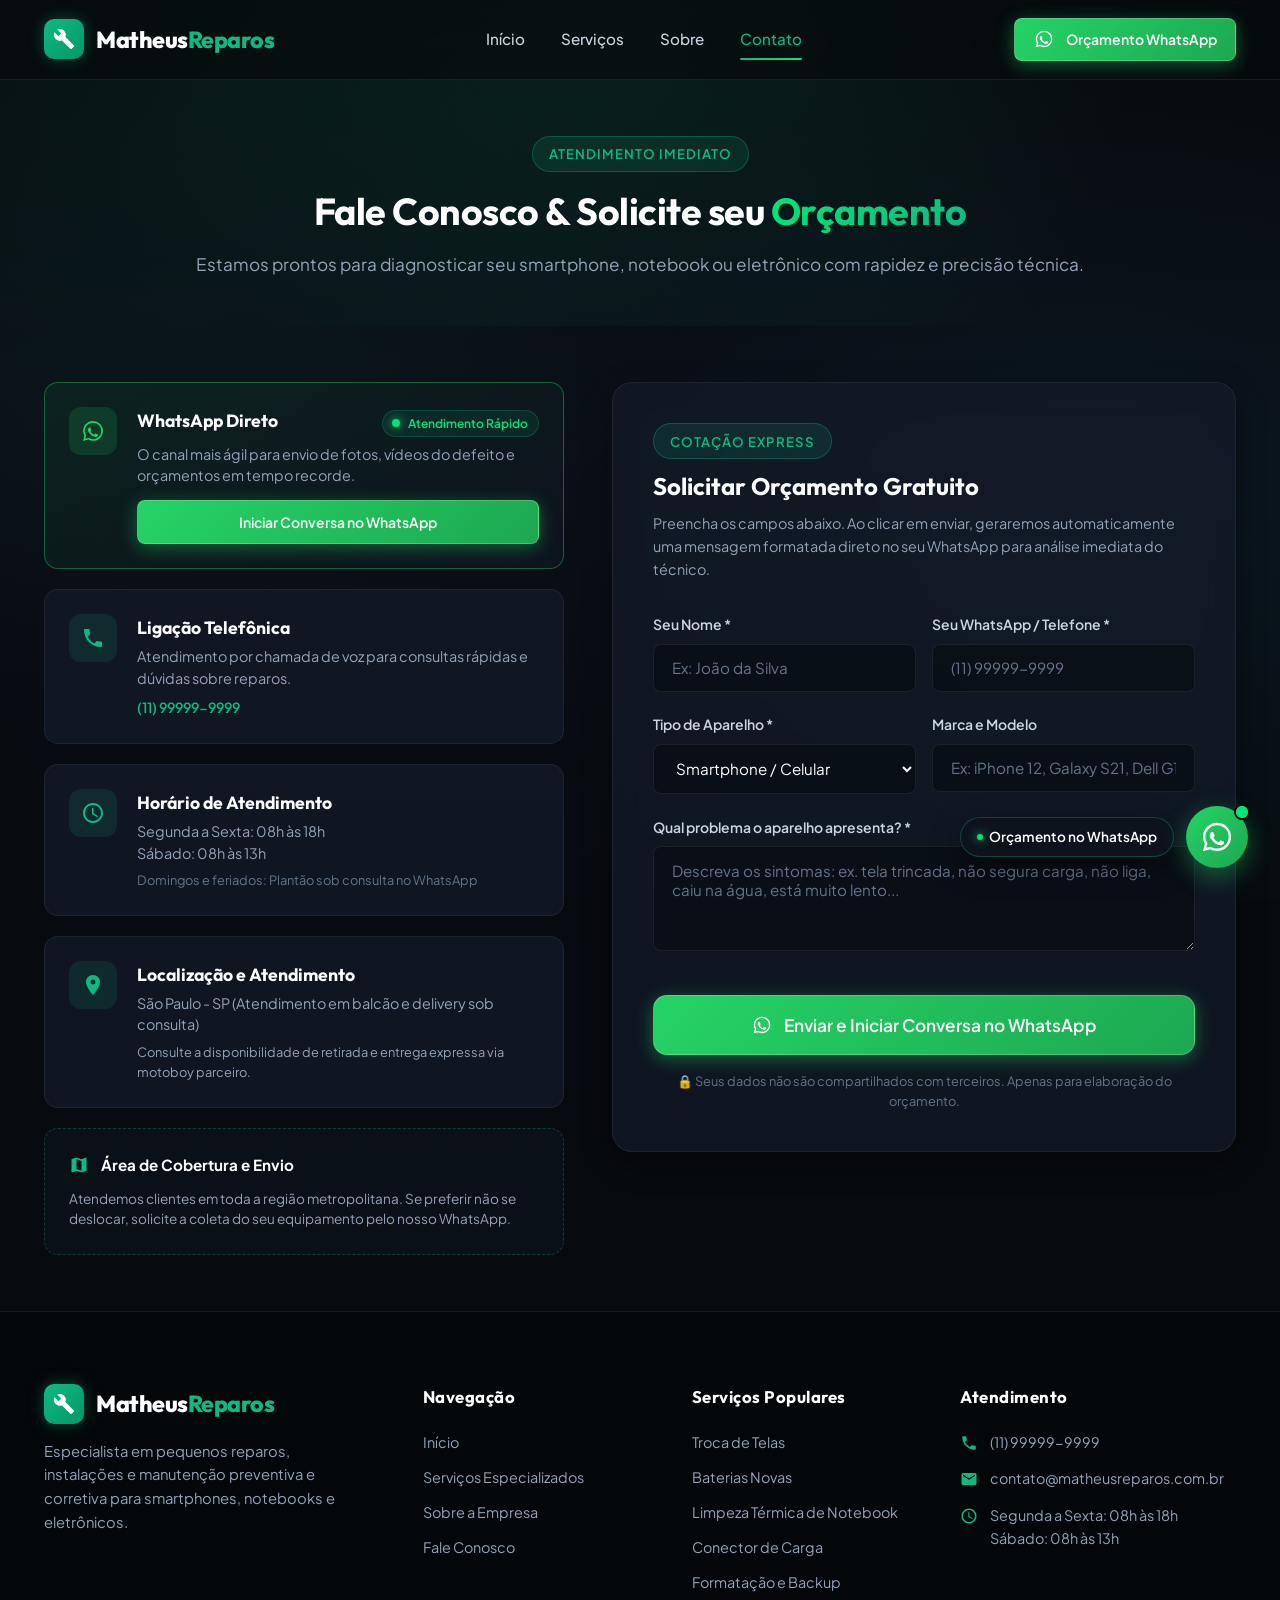
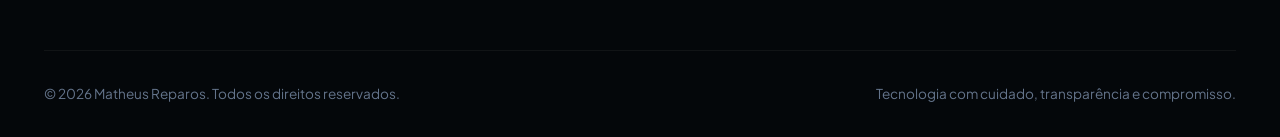
==== contato.html @ ce0a1896 "Add files via upload" ====
<!DOCTYPE html>
<html lang="pt-BR">
<head>
  <meta charset="UTF-8">
  <meta name="viewport" content="width=device-width, initial-scale=1.0">
  <title>Contato e Orçamento | Matheus Reparos</title>
  <meta name="description" content="Entre em contato com a Matheus Reparos. WhatsApp direto com o técnico, orçamento prévio gratuito, horários de atendimento e localização.">
  <meta name="keywords" content="contato matheus reparos, whatsapp assistencia tecnica, orcamento conserto celular, endereco assistencia tecnica">
  
  <link rel="stylesheet" href="css/style.css">
  <link rel="icon" type="image/svg+xml" href="data:image/svg+xml,<svg xmlns='http://www.w3.org/2000/svg' viewBox='0 0 24 24' fill='%2310b981'><path d='M22.7 19l-9.1-9.1c.9-2.3.4-5-1.5-6.9-2-2-5-2.4-7.4-1.3L9 6 6 9 1.6 4.7C.4 7.1.9 10.1 2.9 12.1c1.9 1.9 4.6 2.4 6.9 1.5l9.1 9.1c.4.4 1 .4 1.4 0l2.3-2.3c.5-.4.5-1.1.1-1.4z'/></svg>">
</head>
<body>

  <!-- HEADER -->
  <header class="header">
    <div class="container nav-container">
      <a href="index.html" class="logo" title="Matheus Reparos">
        <div class="logo-icon">
          <svg viewBox="0 0 24 24">
            <path d="M22.7 19l-9.1-9.1c.9-2.3.4-5-1.5-6.9-2-2-5-2.4-7.4-1.3L9 6 6 9 1.6 4.7C.4 7.1.9 10.1 2.9 12.1c1.9 1.9 4.6 2.4 6.9 1.5l9.1 9.1c.4.4 1 .4 1.4 0l2.3-2.3c.5-.4.5-1.1.1-1.4z"/>
          </svg>
        </div>
        <div class="logo-text">Matheus<span>Reparos</span></div>
      </a>

      <nav class="nav-links" id="navLinks">
        <a href="index.html" class="nav-link">Início</a>
        <a href="servicos.html" class="nav-link">Serviços</a>
        <a href="sobre.html" class="nav-link">Sobre</a>
        <a href="contato.html" class="nav-link active">Contato</a>
      </nav>

      <div class="nav-cta">
        <a href="#" class="btn btn-whatsapp btn-sm" data-whatsapp-btn>
          <svg viewBox="0 0 24 24"><path d="M12.04 2c-5.46 0-9.91 4.45-9.91 9.91 0 1.75.46 3.45 1.32 4.95L2.05 22l5.25-1.38c1.45.79 3.08 1.21 4.74 1.21 5.46 0 9.91-4.45 9.91-9.91 0-2.65-1.03-5.14-2.9-7.01A9.816 9.816 0 0 0 12.04 2m.01 1.67c2.2 0 4.26.86 5.82 2.41 1.56 1.56 2.41 3.62 2.41 5.83 0 4.54-3.7 8.24-8.24 8.24-1.48 0-2.93-.4-4.2-1.15l-.3-.18-3.12.82.83-3.04-.2-.31a8.19 8.19 0 0 1-1.26-4.38c0-4.54 3.7-8.24 8.24-8.24m4.52 11.53c-.25-.13-1.47-.72-1.7-.81-.23-.08-.39-.13-.56.13-.17.25-.64.81-.79.97-.14.17-.29.19-.54.06-.25-.13-1.06-.39-2.02-1.24-.74-.66-1.25-1.48-1.39-1.73-.15-.25-.02-.39.11-.51.11-.11.25-.29.37-.43.13-.15.17-.25.25-.42.08-.17.04-.31-.02-.44-.06-.13-.56-1.35-.77-1.85-.2-.49-.41-.42-.56-.43h-.48c-.17 0-.44.06-.67.31-.23.25-.87.85-.87 2.08 0 1.22.89 2.4 1.01 2.57.13.17 1.75 2.68 4.25 3.75.59.26 1.06.41 1.42.52.6.19 1.14.16 1.57.1.48-.07 1.47-.6 1.68-1.18.21-.58.21-1.07.15-1.18-.07-.12-.23-.19-.48-.31z"/></svg>
          Orçamento WhatsApp
        </a>

        <button class="mobile-toggle" id="mobileToggle" aria-label="Abrir menu">
          <svg viewBox="0 0 24 24"><path d="M3 18h18v-2H3v2zm0-5h18v-2H3v2zm0-7v2h18V6H3z"/></svg>
        </button>
      </div>
    </div>
  </header>

  <main>
    <!-- PAGE HEADER -->
    <section class="page-header">
      <div class="container">
        <div class="badge-tag">Atendimento Imediato</div>
        <h1 class="section-title">Fale Conosco & Solicite seu <span class="highlight">Orçamento</span></h1>
        <p class="section-subtitle">Estamos prontos para diagnosticar seu smartphone, notebook ou eletrônico com rapidez e precisão técnica.</p>
      </div>
    </section>

    <!-- GRID DE CONTATO E FORMULÁRIO -->
    <section class="section-sm">
      <div class="container">
        <div class="contact-grid">
          
          <!-- COLUNA ESQUERDA: DADOS DE CONTATO & WHATSAPP EM DESTAQUE -->
          <div class="contact-info-cards reveal">
            
            <!-- WhatsApp em Super Destaque -->
            <div class="contact-info-card" style="border-color: rgba(37, 211, 102, 0.4); background: linear-gradient(145deg, rgba(37, 211, 102, 0.08) 0%, rgba(14, 20, 30, 0.95) 100%);">
              <div class="contact-info-icon wa">
                <svg viewBox="0 0 24 24"><path d="M12.04 2c-5.46 0-9.91 4.45-9.91 9.91 0 1.75.46 3.45 1.32 4.95L2.05 22l5.25-1.38c1.45.79 3.08 1.21 4.74 1.21 5.46 0 9.91-4.45 9.91-9.91 0-2.65-1.03-5.14-2.9-7.01A9.816 9.816 0 0 0 12.04 2m.01 1.67c2.2 0 4.26.86 5.82 2.41 1.56 1.56 2.41 3.62 2.41 5.83 0 4.54-3.7 8.24-8.24 8.24-1.48 0-2.93-.4-4.2-1.15l-.3-.18-3.12.82.83-3.04-.2-.31a8.19 8.19 0 0 1-1.26-4.38c0-4.54 3.7-8.24 8.24-8.24m4.52 11.53c-.25-.13-1.47-.72-1.7-.81-.23-.08-.39-.13-.56.13-.17.25-.64.81-.79.97-.14.17-.29.19-.54.06-.25-.13-1.06-.39-2.02-1.24-.74-.66-1.25-1.48-1.39-1.73-.15-.25-.02-.39.11-.51.11-.11.25-.29.37-.43.13-.15.17-.25.25-.42.08-.17.04-.31-.02-.44-.06-.13-.56-1.35-.77-1.85-.2-.49-.41-.42-.56-.43h-.48c-.17 0-.44.06-.67.31-.23.25-.87.85-.87 2.08 0 1.22.89 2.4 1.01 2.57.13.17 1.75 2.68 4.25 3.75.59.26 1.06.41 1.42.52.6.19 1.14.16 1.57.1.48-.07 1.47-.6 1.68-1.18.21-.58.21-1.07.15-1.18-.07-.12-.23-.19-.48-.31z"/></svg>
              </div>
              <div class="contact-info-details" style="width: 100%;">
                <div style="display: flex; align-items: center; justify-content: space-between; margin-bottom: 0.25rem;">
                  <h3>WhatsApp Direto</h3>
                  <span class="status-pill" style="font-size: 0.75rem; padding: 0.2rem 0.6rem;">
                    <span class="status-indicator"></span> Atendimento Rápido
                  </span>
                </div>
                <p>O canal mais ágil para envio de fotos, vídeos do defeito e orçamentos em tempo recorde.</p>
                <div style="margin-top: 0.85rem;">
                  <a href="#" class="btn btn-whatsapp btn-sm btn-block" data-whatsapp-btn>
                    Iniciar Conversa no WhatsApp
                  </a>
                </div>
              </div>
            </div>

            <!-- Telefone de Contato -->
            <div class="contact-info-card">
              <div class="contact-info-icon">
                <svg viewBox="0 0 24 24"><path d="M6.62 10.79c1.44 2.83 3.76 5.14 6.59 6.59l2.2-2.2c.27-.27.67-.36 1.02-.24 1.12.37 2.33.57 3.57.57.55 0 1 .45 1 1V20c0 .55-.45 1-1 1-9.39 0-17-7.61-17-17 0-.55.45-1 1-1h3.5c.55 0 1 .45 1 1 0 1.25.2 2.45.57 3.57.11.35.03.74-.25 1.02l-2.2 2.2z"/></svg>
              </div>
              <div class="contact-info-details">
                <h3>Ligação Telefônica</h3>
                <p>Atendimento por chamada de voz para consultas rápidas e dúvidas sobre reparos.</p>
                <a href="tel:5511999999999" class="action-link" data-company-phone>(11) 99999-9999</a>
              </div>
            </div>

            <!-- Horário de Funcionamento -->
            <div class="contact-info-card">
              <div class="contact-info-icon">
                <svg viewBox="0 0 24 24"><path d="M11.99 2C6.47 2 2 6.48 2 12s4.47 10 9.99 10C17.52 22 22 17.52 22 12S17.52 2 11.99 2zM12 20c-4.42 0-8-3.58-8-8s3.58-8 8-8 8 3.58 8 8-3.58 8-8 8zm.5-13H11v6l5.25 3.15.75-1.23-4.5-2.67z"/></svg>
              </div>
              <div class="contact-info-details">
                <h3>Horário de Atendimento</h3>
                <p data-company-hours-week>Segunda a Sexta: 08h às 18h</p>
                <p data-company-hours-sat>Sábado: 08h às 13h</p>
                <span style="font-size: 0.8rem; color: var(--text-dim); margin-top: 0.35rem; display: block;">Domingos e feriados: Plantão sob consulta no WhatsApp</span>
              </div>
            </div>

            <!-- Endereço e Cobertura -->
            <div class="contact-info-card">
              <div class="contact-info-icon">
                <svg viewBox="0 0 24 24"><path d="M12 2C8.13 2 5 5.13 5 9c0 5.25 7 13 7 13s7-7.75 7-13c0-3.87-3.13-7-7-7zm0 9.5c-1.38 0-2.5-1.12-2.5-2.5s1.12-2.5 2.5-2.5 2.5 1.12 2.5 2.5-1.12 2.5-2.5 2.5z"/></svg>
              </div>
              <div class="contact-info-details">
                <h3>Localização e Atendimento</h3>
                <p data-company-location>São Paulo - SP (Atendimento em balcão e delivery sob consulta)</p>
                <span style="font-size: 0.8rem; color: var(--text-muted); margin-top: 0.35rem; display: block;">Consulte a disponibilidade de retirada e entrega expressa via motoboy parceiro.</span>
              </div>
            </div>

            <!-- Card Visual de Localização / Mapa Tech -->
            <div class="contact-info-card" style="flex-direction: column; gap: 0.75rem; background: rgba(14, 20, 30, 0.6); border: 1px dashed var(--border-glow);">
              <div style="display: flex; align-items: center; gap: 0.75rem;">
                <svg viewBox="0 0 24 24" style="width: 20px; height: 20px; fill: var(--primary);"><path d="M20.5 3l-.16.03L15 5.1 9 3 3.36 4.9c-.21.07-.36.25-.36.48V20.5c0 .28.22.5.5.5l.16-.03L9 18.9l6 2.1 5.64-1.9c.21-.07.36-.25.36-.48V3.5c0-.28-.22-.5-.5-.5zM15 19l-6-2.11V5l6 2.11V19z"/></svg>
                <h4 style="font-size: 0.95rem; color: #fff;">Área de Cobertura e Envio</h4>
              </div>
              <p style="font-size: 0.85rem; color: var(--text-muted); line-height: 1.5;">
                Atendemos clientes em toda a região metropolitana. Se preferir não se deslocar, solicite a coleta do seu equipamento pelo nosso WhatsApp.
              </p>
            </div>

          </div>

          <!-- COLUNA DIREITA: FORMULÁRIO VISUAL INTELIGENTE DE ORÇAMENTO -->
          <div class="contact-form-box reveal">
            <div class="contact-form-header">
              <div class="badge-tag" style="margin-bottom: 0.5rem;">Cotação Express</div>
              <h3>Solicitar Orçamento Gratuito</h3>
              <p>Preencha os campos abaixo. Ao clicar em enviar, geraremos automaticamente uma mensagem formatada direto no seu WhatsApp para análise imediata do técnico.</p>
            </div>

            <form id="quoteForm">
              <div class="form-row">
                <div class="form-group">
                  <label for="formName">Seu Nome *</label>
                  <input type="text" id="formName" class="form-control" placeholder="Ex: João da Silva" required>
                </div>

                <div class="form-group">
                  <label for="formPhone">Seu WhatsApp / Telefone *</label>
                  <input type="tel" id="formPhone" class="form-control" placeholder="(11) 99999-9999" required>
                </div>
              </div>

              <div class="form-row">
                <div class="form-group">
                  <label for="formDeviceType">Tipo de Aparelho *</label>
                  <select id="formDeviceType" class="form-control" required>
                    <option value="Smartphone">Smartphone / Celular</option>
                    <option value="Notebook">Notebook / Laptop</option>
                    <option value="Tablet">Tablet / iPad</option>
                    <option value="Computador Desktop">Computador Desktop</option>
                    <option value="Outro Eletrônico">Outro Eletrônico</option>
                  </select>
                </div>

                <div class="form-group">
                  <label for="formDeviceModel">Marca e Modelo</label>
                  <input type="text" id="formDeviceModel" class="form-control" placeholder="Ex: iPhone 12, Galaxy S21, Dell G15...">
                </div>
              </div>

              <div class="form-group">
                <label for="formIssue">Qual problema o aparelho apresenta? *</label>
                <textarea id="formIssue" class="form-control" rows="4" placeholder="Descreva os sintomas: ex. tela trincada, não segura carga, não liga, caiu na água, está muito lento..." required></textarea>
              </div>

              <button type="submit" class="btn btn-whatsapp btn-lg btn-block" style="margin-top: 1rem;">
                <svg viewBox="0 0 24 24"><path d="M12.04 2c-5.46 0-9.91 4.45-9.91 9.91 0 1.75.46 3.45 1.32 4.95L2.05 22l5.25-1.38c1.45.79 3.08 1.21 4.74 1.21 5.46 0 9.91-4.45 9.91-9.91 0-2.65-1.03-5.14-2.9-7.01A9.816 9.816 0 0 0 12.04 2m.01 1.67c2.2 0 4.26.86 5.82 2.41 1.56 1.56 2.41 3.62 2.41 5.83 0 4.54-3.7 8.24-8.24 8.24-1.48 0-2.93-.4-4.2-1.15l-.3-.18-3.12.82.83-3.04-.2-.31a8.19 8.19 0 0 1-1.26-4.38c0-4.54 3.7-8.24 8.24-8.24m4.52 11.53c-.25-.13-1.47-.72-1.7-.81-.23-.08-.39-.13-.56.13-.17.25-.64.81-.79.97-.14.17-.29.19-.54.06-.25-.13-1.06-.39-2.02-1.24-.74-.66-1.25-1.48-1.39-1.73-.15-.25-.02-.39.11-.51.11-.11.25-.29.37-.43.13-.15.17-.25.25-.42.08-.17.04-.31-.02-.44-.06-.13-.56-1.35-.77-1.85-.2-.49-.41-.42-.56-.43h-.48c-.17 0-.44.06-.67.31-.23.25-.87.85-.87 2.08 0 1.22.89 2.4 1.01 2.57.13.17 1.75 2.68 4.25 3.75.59.26 1.06.41 1.42.52.6.19 1.14.16 1.57.1.48-.07 1.47-.6 1.68-1.18.21-.58.21-1.07.15-1.18-.07-.12-.23-.19-.48-.31z"/></svg>
                Enviar e Iniciar Conversa no WhatsApp
              </button>

              <p style="text-align: center; font-size: 0.8rem; color: var(--text-dim); margin-top: 1rem;">
                🔒 Seus dados não são compartilhados com terceiros. Apenas para elaboração do orçamento.
              </p>
            </form>
          </div>

        </div>
      </div>
    </section>
  </main>

  <!-- FOOTER -->
  <footer class="footer">
    <div class="container">
      <div class="footer-grid">
        <div class="footer-brand">
          <div class="logo">
            <div class="logo-icon">
              <svg viewBox="0 0 24 24"><path d="M22.7 19l-9.1-9.1c.9-2.3.4-5-1.5-6.9-2-2-5-2.4-7.4-1.3L9 6 6 9 1.6 4.7C.4 7.1.9 10.1 2.9 12.1c1.9 1.9 4.6 2.4 6.9 1.5l9.1 9.1c.4.4 1 .4 1.4 0l2.3-2.3c.5-.4.5-1.1.1-1.4z"/></svg>
            </div>
            <div class="logo-text">Matheus<span>Reparos</span></div>
          </div>
          <p>Especialista em pequenos reparos, instalações e manutenção preventiva e corretiva para smartphones, notebooks e eletrônicos.</p>
        </div>

        <div>
          <h4 class="footer-heading">Navegação</h4>
          <div class="footer-links">
            <a href="index.html" class="footer-link">Início</a>
            <a href="servicos.html" class="footer-link">Serviços Especializados</a>
            <a href="sobre.html" class="footer-link">Sobre a Empresa</a>
            <a href="contato.html" class="footer-link">Fale Conosco</a>
          </div>
        </div>

        <div>
          <h4 class="footer-heading">Serviços Populares</h4>
          <div class="footer-links">
            <a href="servicos.html" class="footer-link">Troca de Telas</a>
            <a href="servicos.html" class="footer-link">Baterias Novas</a>
            <a href="servicos.html" class="footer-link">Limpeza Térmica de Notebook</a>
            <a href="servicos.html" class="footer-link">Conector de Carga</a>
            <a href="servicos.html" class="footer-link">Formatação e Backup</a>
          </div>
        </div>

        <div>
          <h4 class="footer-heading">Atendimento</h4>
          <div class="footer-contact-item">
            <svg viewBox="0 0 24 24"><path d="M6.62 10.79c1.44 2.83 3.76 5.14 6.59 6.59l2.2-2.2c.27-.27.67-.36 1.02-.24 1.12.37 2.33.57 3.57.57.55 0 1 .45 1 1V20c0 .55-.45 1-1 1-9.39 0-17-7.61-17-17 0-.55.45-1 1-1h3.5c.55 0 1 .45 1 1 0 1.25.2 2.45.57 3.57.11.35.03.74-.25 1.02l-2.2 2.2z"/></svg>
            <span data-company-phone>(11) 99999-9999</span>
          </div>
          <div class="footer-contact-item">
            <svg viewBox="0 0 24 24"><path d="M20 4H4c-1.1 0-1.99.9-1.99 2L2 18c0 1.1.9 2 2 2h16c1.1 0 2-.9 2-2V6c0-1.1-.9-2-2-2zm0 4l-8 5-8-5V6l8 5 8-5v2z"/></svg>
            <span data-company-email>contato@matheusreparos.com.br</span>
          </div>
          <div class="footer-contact-item">
            <svg viewBox="0 0 24 24"><path d="M11.99 2C6.47 2 2 6.48 2 12s4.47 10 9.99 10C17.52 22 22 17.52 22 12S17.52 2 11.99 2zM12 20c-4.42 0-8-3.58-8-8s3.58-8 8-8 8 3.58 8 8-3.58 8-8 8zm.5-13H11v6l5.25 3.15.75-1.23-4.5-2.67z"/></svg>
            <div>
              <div data-company-hours-week>Segunda a Sexta: 08h às 18h</div>
              <div data-company-hours-sat>Sábado: 08h às 13h</div>
            </div>
          </div>
        </div>
      </div>

      <div class="footer-bottom">
        <div>&copy; 2026 Matheus Reparos. Todos os direitos reservados.</div>
        <div>Tecnologia com cuidado, transparência e compromisso.</div>
      </div>
    </div>
  </footer>

  <!-- WHATSAPP FLOATING BUTTON -->
  <div class="wa-float-wrap">
    <div class="wa-tooltip">
      <span class="status-indicator" style="width: 6px; height: 6px;"></span>
      Orçamento no WhatsApp
    </div>
    <a href="#" class="wa-float-btn" id="waFloatBtn" title="Falar no WhatsApp" aria-label="Falar no WhatsApp">
      <span class="wa-badge-pulse"></span>
      <svg viewBox="0 0 24 24"><path d="M12.04 2c-5.46 0-9.91 4.45-9.91 9.91 0 1.75.46 3.45 1.32 4.95L2.05 22l5.25-1.38c1.45.79 3.08 1.21 4.74 1.21 5.46 0 9.91-4.45 9.91-9.91 0-2.65-1.03-5.14-2.9-7.01A9.816 9.816 0 0 0 12.04 2m.01 1.67c2.2 0 4.26.86 5.82 2.41 1.56 1.56 2.41 3.62 2.41 5.83 0 4.54-3.7 8.24-8.24 8.24-1.48 0-2.93-.4-4.2-1.15l-.3-.18-3.12.82.83-3.04-.2-.31a8.19 8.19 0 0 1-1.26-4.38c0-4.54 3.7-8.24 8.24-8.24m4.52 11.53c-.25-.13-1.47-.72-1.7-.81-.23-.08-.39-.13-.56.13-.17.25-.64.81-.79.97-.14.17-.29.19-.54.06-.25-.13-1.06-.39-2.02-1.24-.74-.66-1.25-1.48-1.39-1.73-.15-.25-.02-.39.11-.51.11-.11.25-.29.37-.43.13-.15.17-.25.25-.42.08-.17.04-.31-.02-.44-.06-.13-.56-1.35-.77-1.85-.2-.49-.41-.42-.56-.43h-.48c-.17 0-.44.06-.67.31-.23.25-.87.85-.87 2.08 0 1.22.89 2.4 1.01 2.57.13.17 1.75 2.68 4.25 3.75.59.26 1.06.41 1.42.52.6.19 1.14.16 1.57.1.48-.07 1.47-.6 1.68-1.18.21-.58.21-1.07.15-1.18-.07-.12-.23-.19-.48-.31z"/></svg>
    </a>
  </div>

  <script src="js/script.js"></script>
</body>
</html>
---- css/style.css ----
/* ==========================================================================
   MATHEUS REPAROS - DESIGN SYSTEM & STYLESHEET
   Estilo: Tecnológico, Moderno, Confiável
   Cores: Verde Tech, Grafite/Preto e Tons Neutros
   ========================================================================== */

@import url('https://fonts.googleapis.com/css2?family=Outfit:wght@400;500;600;700;800&family=Plus+Jakarta+Sans:wght@300;400;500;600;700&display=swap');

:root {
  /* Paleta Primária - Verde Tech & Acentos */
  --primary: #10b981;
  --primary-hover: #059669;
  --primary-light: rgba(16, 185, 129, 0.12);
  --primary-glow: rgba(16, 185, 129, 0.35);
  --accent-green: #00e676;
  --accent-cyan: #06b6d4;

  /* Paleta Escura - Grafite, Slate e Preto Profundo */
  --bg-dark: #070a0e;
  --bg-surface: #0e141e;
  --bg-surface-elevated: #151e2d;
  --bg-card: rgba(19, 27, 41, 0.75);
  --bg-card-hover: rgba(26, 37, 56, 0.9);

  /* Bordas e Divisores */
  --border-subtle: rgba(255, 255, 255, 0.08);
  --border-glow: rgba(16, 185, 129, 0.3);
  --border-card: rgba(255, 255, 255, 0.06);

  /* Tipografia e Cores de Texto */
  --font-heading: 'Outfit', -apple-system, BlinkMacSystemFont, 'Segoe UI', Roboto, sans-serif;
  --font-body: 'Plus Jakarta Sans', -apple-system, BlinkMacSystemFont, 'Segoe UI', Roboto, sans-serif;
  --text-main: #ffffff;
  --text-muted: #94a3b8;
  --text-light: #cbd5e1;
  --text-dim: #64748b;

  /* WhatsApp Brand Color */
  --whatsapp-color: #25d366;
  --whatsapp-hover: #1ebd59;
  --whatsapp-glow: rgba(37, 211, 102, 0.4);

  /* Sombras e Efeitos */
  --shadow-sm: 0 2px 8px rgba(0, 0, 0, 0.3);
  --shadow-md: 0 10px 30px rgba(0, 0, 0, 0.4);
  --shadow-glow: 0 0 25px var(--primary-glow);
  --shadow-glow-wa: 0 0 25px var(--whatsapp-glow);
  --radius-sm: 8px;
  --radius-md: 14px;
  --radius-lg: 20px;
  --radius-full: 9999px;

  --transition: all 0.25s cubic-bezier(0.4, 0, 0.2, 1);
}

/* ==========================================================================
   RESET & BASE
   ========================================================================== */
*, *::before, *::after {
  margin: 0;
  padding: 0;
  box-sizing: border-box;
}

html {
  scroll-behavior: smooth;
  font-size: 16px;
}

body {
  font-family: var(--font-body);
  background-color: var(--bg-dark);
  color: var(--text-light);
  line-height: 1.6;
  overflow-x: hidden;
  background-image: 
    radial-gradient(circle at 15% 15%, rgba(16, 185, 129, 0.07) 0%, transparent 40%),
    radial-gradient(circle at 85% 65%, rgba(6, 182, 212, 0.05) 0%, transparent 45%),
    linear-gradient(to bottom, #070a0e, #0a0f17 50%, #070a0e);
  background-attachment: fixed;
  min-height: 100vh;
}

img, svg {
  max-width: 100%;
  height: auto;
  display: block;
}

a {
  color: inherit;
  text-decoration: none;
  transition: var(--transition);
}

ul {
  list-style: none;
}

button, input, textarea, select {
  font-family: inherit;
  font-size: inherit;
  border: none;
  outline: none;
}

/* ==========================================================================
   LAYOUT & CONTAINERS
   ========================================================================== */
.container {
  width: 100%;
  max-width: 1240px;
  margin: 0 auto;
  padding: 0 1.5rem;
}

.section {
  padding: 5.5rem 0;
  position: relative;
}

.section-sm {
  padding: 3.5rem 0;
}

.section-title-wrap {
  text-align: center;
  max-width: 720px;
  margin: 0 auto 3.5rem auto;
}

.badge-tag {
  display: inline-flex;
  align-items: center;
  gap: 0.5rem;
  padding: 0.4rem 1rem;
  background: var(--primary-light);
  border: 1px solid var(--border-glow);
  color: var(--primary);
  border-radius: var(--radius-full);
  font-size: 0.825rem;
  font-weight: 600;
  text-transform: uppercase;
  letter-spacing: 1px;
  margin-bottom: 1rem;
}

.badge-tag svg {
  width: 16px;
  height: 16px;
  fill: currentColor;
}

.section-title {
  font-family: var(--font-heading);
  font-size: 2.35rem;
  font-weight: 700;
  color: var(--text-main);
  line-height: 1.25;
  margin-bottom: 1rem;
  letter-spacing: -0.5px;
}

.section-title span.highlight {
  background: linear-gradient(135deg, var(--accent-green) 0%, var(--primary) 100%);
  -webkit-background-clip: text;
  -webkit-text-fill-color: transparent;
}

.section-subtitle {
  font-size: 1.075rem;
  color: var(--text-muted);
  font-weight: 400;
}

/* ==========================================================================
   BOTÕES & AÇÕES
   ========================================================================== */
.btn {
  display: inline-flex;
  align-items: center;
  justify-content: center;
  gap: 0.75rem;
  padding: 0.875rem 1.75rem;
  font-size: 1rem;
  font-weight: 600;
  border-radius: var(--radius-md);
  cursor: pointer;
  transition: var(--transition);
  text-align: center;
}

.btn-primary {
  background: linear-gradient(135deg, var(--primary) 0%, #059669 100%);
  color: #ffffff;
  box-shadow: 0 4px 18px var(--primary-glow);
  border: 1px solid rgba(255, 255, 255, 0.15);
}

.btn-primary:hover {
  transform: translateY(-2px);
  box-shadow: 0 6px 24px rgba(16, 185, 129, 0.5);
  background: linear-gradient(135deg, #22c55e 0%, var(--primary) 100%);
}

.btn-whatsapp {
  background: linear-gradient(135deg, var(--whatsapp-color) 0%, #1da851 100%);
  color: #ffffff;
  box-shadow: 0 4px 18px var(--whatsapp-glow);
  border: 1px solid rgba(255, 255, 255, 0.2);
}

.btn-whatsapp:hover {
  transform: translateY(-2px);
  box-shadow: 0 6px 26px rgba(37, 211, 102, 0.6);
  background: linear-gradient(135deg, #2ae771 0%, var(--whatsapp-color) 100%);
}

.btn-secondary {
  background: rgba(255, 255, 255, 0.04);
  color: var(--text-main);
  border: 1px solid var(--border-subtle);
  backdrop-filter: blur(10px);
}

.btn-secondary:hover {
  background: rgba(255, 255, 255, 0.09);
  border-color: rgba(255, 255, 255, 0.2);
  transform: translateY(-2px);
  color: #ffffff;
}

.btn-sm {
  padding: 0.6rem 1.15rem;
  font-size: 0.875rem;
  border-radius: var(--radius-sm);
}

.btn-lg {
  padding: 1.1rem 2.25rem;
  font-size: 1.075rem;
  border-radius: var(--radius-md);
}

.btn-block {
  width: 100%;
}

.btn svg {
  width: 20px;
  height: 20px;
  flex-shrink: 0;
  fill: currentColor;
}

/* ==========================================================================
   HEADER & NAVBAR
   ========================================================================== */
.header {
  position: fixed;
  top: 0;
  left: 0;
  width: 100%;
  z-index: 1000;
  padding: 1.1rem 0;
  transition: var(--transition);
  background: rgba(7, 10, 14, 0.7);
  backdrop-filter: blur(16px);
  -webkit-backdrop-filter: blur(16px);
  border-bottom: 1px solid var(--border-subtle);
}

.header.scrolled {
  padding: 0.8rem 0;
  background: rgba(7, 10, 14, 0.92);
  border-bottom-color: rgba(16, 185, 129, 0.2);
  box-shadow: 0 10px 30px rgba(0, 0, 0, 0.6);
}

.nav-container {
  display: flex;
  align-items: center;
  justify-content: space-between;
}

.logo {
  display: flex;
  align-items: center;
  gap: 0.75rem;
  font-family: var(--font-heading);
  font-size: 1.45rem;
  font-weight: 800;
  color: var(--text-main);
  letter-spacing: -0.5px;
}

.logo-icon {
  width: 40px;
  height: 40px;
  border-radius: 10px;
  background: linear-gradient(135deg, var(--primary) 0%, #059669 100%);
  display: flex;
  align-items: center;
  justify-content: center;
  box-shadow: 0 0 15px var(--primary-glow);
  color: #ffffff;
}

.logo-icon svg {
  width: 22px;
  height: 22px;
  fill: currentColor;
}

.logo-text span {
  color: var(--primary);
}

.nav-links {
  display: flex;
  align-items: center;
  gap: 2.25rem;
}

.nav-link {
  font-size: 0.95rem;
  font-weight: 500;
  color: var(--text-light);
  position: relative;
  padding: 0.25rem 0;
}

.nav-link:hover, .nav-link.active {
  color: var(--primary);
}

.nav-link::after {
  content: '';
  position: absolute;
  bottom: -4px;
  left: 0;
  width: 0;
  height: 2px;
  background: linear-gradient(90deg, var(--primary), var(--accent-green));
  border-radius: 2px;
  transition: var(--transition);
}

.nav-link:hover::after, .nav-link.active::after {
  width: 100%;
}

.nav-cta {
  display: flex;
  align-items: center;
  gap: 1rem;
}

.mobile-toggle {
  display: none;
  background: transparent;
  color: var(--text-main);
  font-size: 1.6rem;
  cursor: pointer;
  padding: 0.4rem;
  border-radius: var(--radius-sm);
  border: 1px solid var(--border-subtle);
}

.mobile-toggle svg {
  width: 24px;
  height: 24px;
  fill: currentColor;
}

/* ==========================================================================
   HERO SECTION (HOME)
   ========================================================================== */
.hero {
  padding-top: 9.5rem;
  padding-bottom: 5.5rem;
  position: relative;
  overflow: hidden;
}

.hero-grid {
  display: grid;
  grid-template-columns: 1.15fr 0.85fr;
  gap: 3.5rem;
  align-items: center;
}

.hero-content {
  position: relative;
  z-index: 2;
}

.hero-title {
  font-family: var(--font-heading);
  font-size: 3.25rem;
  font-weight: 800;
  line-height: 1.15;
  color: var(--text-main);
  margin-bottom: 1.25rem;
  letter-spacing: -1px;
}

.hero-title .gradient-text {
  background: linear-gradient(135deg, #ffffff 30%, var(--primary) 100%);
  -webkit-background-clip: text;
  -webkit-text-fill-color: transparent;
}

.hero-tagline {
  font-size: 1.25rem;
  color: var(--primary);
  font-weight: 600;
  margin-bottom: 0.75rem;
  display: flex;
  align-items: center;
  gap: 0.5rem;
}

.hero-description {
  font-size: 1.15rem;
  color: var(--text-muted);
  line-height: 1.7;
  margin-bottom: 2.25rem;
  max-width: 580px;
}

.hero-actions {
  display: flex;
  flex-wrap: wrap;
  gap: 1.25rem;
  align-items: center;
  margin-bottom: 2.5rem;
}

.hero-stats {
  display: flex;
  align-items: center;
  gap: 2.5rem;
  padding-top: 2rem;
  border-top: 1px solid var(--border-subtle);
}

.stat-item {
  display: flex;
  flex-direction: column;
}

.stat-num {
  font-family: var(--font-heading);
  font-size: 1.75rem;
  font-weight: 700;
  color: var(--text-main);
}

.stat-num span {
  color: var(--primary);
}

.stat-label {
  font-size: 0.85rem;
  color: var(--text-muted);
}

/* Card Visual do Hero */
.hero-visual {
  position: relative;
  z-index: 1;
}

.hero-glass-card {
  background: linear-gradient(145deg, rgba(21, 30, 45, 0.8) 0%, rgba(14, 20, 30, 0.95) 100%);
  border: 1px solid var(--border-subtle);
  border-radius: var(--radius-lg);
  padding: 2rem;
  box-shadow: var(--shadow-md), 0 0 40px rgba(16, 185, 129, 0.08);
  position: relative;
  backdrop-filter: blur(20px);
}

.hero-card-header {
  display: flex;
  align-items: center;
  justify-content: space-between;
  margin-bottom: 1.5rem;
  padding-bottom: 1rem;
  border-bottom: 1px solid var(--border-subtle);
}

.status-pill {
  display: flex;
  align-items: center;
  gap: 0.5rem;
  background: rgba(16, 185, 129, 0.1);
  padding: 0.35rem 0.85rem;
  border-radius: var(--radius-full);
  font-size: 0.8rem;
  font-weight: 600;
  color: var(--accent-green);
  border: 1px solid rgba(16, 185, 129, 0.25);
}

.status-indicator {
  width: 8px;
  height: 8px;
  border-radius: 50%;
  background: var(--accent-green);
  box-shadow: 0 0 10px var(--accent-green);
  animation: pulseGreen 2s infinite;
}

.device-showcase-grid {
  display: grid;
  grid-template-columns: 1fr 1fr;
  gap: 1rem;
  margin-bottom: 1.5rem;
}

.device-box {
  background: rgba(255, 255, 255, 0.025);
  border: 1px solid var(--border-subtle);
  border-radius: var(--radius-md);
  padding: 1.25rem;
  text-align: center;
  transition: var(--transition);
}

.device-box:hover {
  border-color: var(--primary);
  background: rgba(16, 185, 129, 0.05);
  transform: translateY(-3px);
}

.device-icon-wrap {
  width: 50px;
  height: 50px;
  border-radius: 12px;
  background: var(--primary-light);
  color: var(--primary);
  display: flex;
  align-items: center;
  justify-content: center;
  margin: 0 auto 0.75rem auto;
}

.device-icon-wrap svg {
  width: 26px;
  height: 26px;
  fill: currentColor;
}

.device-box h4 {
  font-size: 0.95rem;
  font-weight: 600;
  color: var(--text-main);
  margin-bottom: 0.25rem;
}

.device-box p {
  font-size: 0.8rem;
  color: var(--text-muted);
}

.hero-quick-cta {
  background: rgba(37, 211, 102, 0.08);
  border: 1px dashed rgba(37, 211, 102, 0.35);
  border-radius: var(--radius-md);
  padding: 1.25rem;
  display: flex;
  align-items: center;
  justify-content: space-between;
  gap: 1rem;
}

.quick-cta-info {
  display: flex;
  flex-direction: column;
}

.quick-cta-title {
  font-size: 0.925rem;
  font-weight: 700;
  color: var(--text-main);
}

.quick-cta-sub {
  font-size: 0.8rem;
  color: var(--text-muted);
}

/* ==========================================================================
   CARDS DE DESTAQUE / DIFERENCIAIS
   ========================================================================== */
.features-grid {
  display: grid;
  grid-template-columns: repeat(4, 1fr);
  gap: 1.5rem;
  margin-top: -1.5rem;
  position: relative;
  z-index: 5;
}

.feature-card {
  background: var(--bg-card);
  border: 1px solid var(--border-card);
  border-radius: var(--radius-md);
  padding: 1.85rem 1.5rem;
  transition: var(--transition);
  backdrop-filter: blur(12px);
  position: relative;
  overflow: hidden;
}

.feature-card::before {
  content: '';
  position: absolute;
  top: 0;
  left: 0;
  width: 100%;
  height: 3px;
  background: linear-gradient(90deg, transparent, var(--primary), transparent);
  opacity: 0;
  transition: var(--transition);
}

.feature-card:hover {
  transform: translateY(-6px);
  border-color: var(--border-glow);
  background: var(--bg-card-hover);
  box-shadow: var(--shadow-md), 0 0 20px rgba(16, 185, 129, 0.1);
}

.feature-card:hover::before {
  opacity: 1;
}

.feature-icon {
  width: 52px;
  height: 52px;
  border-radius: 12px;
  background: var(--primary-light);
  color: var(--primary);
  display: flex;
  align-items: center;
  justify-content: center;
  font-size: 1.5rem;
  margin-bottom: 1.25rem;
  border: 1px solid rgba(16, 185, 129, 0.2);
}

.feature-icon svg {
  width: 26px;
  height: 26px;
  fill: currentColor;
}

.feature-title {
  font-family: var(--font-heading);
  font-size: 1.175rem;
  font-weight: 700;
  color: var(--text-main);
  margin-bottom: 0.6rem;
}

.feature-desc {
  font-size: 0.9rem;
  color: var(--text-muted);
  line-height: 1.55;
}

/* ==========================================================================
   GRID DE SERVIÇOS & CARDS
   ========================================================================== */
.services-grid {
  display: grid;
  grid-template-columns: repeat(auto-fill, minmax(350px, 1fr));
  gap: 1.75rem;
}

.service-card {
  background: var(--bg-card);
  border: 1px solid var(--border-card);
  border-radius: var(--radius-lg);
  padding: 2rem;
  display: flex;
  flex-direction: column;
  justify-content: space-between;
  transition: var(--transition);
  position: relative;
  backdrop-filter: blur(12px);
}

.service-card:hover {
  transform: translateY(-6px);
  border-color: var(--border-glow);
  background: var(--bg-card-hover);
  box-shadow: 0 15px 35px rgba(0, 0, 0, 0.5), 0 0 25px rgba(16, 185, 129, 0.12);
}

.service-card-top {
  margin-bottom: 1.75rem;
}

.service-header {
  display: flex;
  align-items: center;
  gap: 1rem;
  margin-bottom: 1.25rem;
}

.service-icon {
  width: 52px;
  height: 52px;
  border-radius: 12px;
  background: rgba(16, 185, 129, 0.12);
  color: var(--accent-green);
  display: flex;
  align-items: center;
  justify-content: center;
  border: 1px solid rgba(16, 185, 129, 0.25);
  flex-shrink: 0;
}

.service-icon svg {
  width: 26px;
  height: 26px;
  fill: currentColor;
}

.service-card-title {
  font-family: var(--font-heading);
  font-size: 1.275rem;
  font-weight: 700;
  color: var(--text-main);
  line-height: 1.3;
}

.service-description {
  font-size: 0.95rem;
  color: var(--text-muted);
  line-height: 1.6;
  margin-bottom: 1.25rem;
}

.service-features {
  margin-bottom: 1.5rem;
  display: flex;
  flex-direction: column;
  gap: 0.5rem;
}

.service-feature-item {
  display: flex;
  align-items: center;
  gap: 0.5rem;
  font-size: 0.85rem;
  color: var(--text-light);
}

.service-feature-item svg {
  width: 16px;
  height: 16px;
  color: var(--primary);
  fill: currentColor;
  flex-shrink: 0;
}

.service-badge {
  display: inline-block;
  font-size: 0.75rem;
  font-weight: 600;
  color: var(--primary);
  background: var(--primary-light);
  padding: 0.25rem 0.65rem;
  border-radius: var(--radius-sm);
  margin-bottom: 0.75rem;
}

/* ==========================================================================
   COMO FUNCIONA / ETAPAS DO REPARO
   ========================================================================== */
.steps-grid {
  display: grid;
  grid-template-columns: repeat(4, 1fr);
  gap: 1.5rem;
  position: relative;
}

.step-card {
  background: var(--bg-card);
  border: 1px solid var(--border-card);
  border-radius: var(--radius-md);
  padding: 2rem 1.5rem;
  position: relative;
  transition: var(--transition);
}

.step-card:hover {
  transform: translateY(-5px);
  border-color: var(--border-glow);
  background: var(--bg-card-hover);
}

.step-number {
  font-family: var(--font-heading);
  font-size: 2.5rem;
  font-weight: 800;
  color: rgba(255, 255, 255, 0.08);
  position: absolute;
  top: 1rem;
  right: 1.25rem;
  line-height: 1;
}

.step-icon-wrap {
  width: 48px;
  height: 48px;
  border-radius: 10px;
  background: var(--primary-light);
  color: var(--primary);
  display: flex;
  align-items: center;
  justify-content: center;
  margin-bottom: 1.25rem;
}

.step-icon-wrap svg {
  width: 24px;
  height: 24px;
  fill: currentColor;
}

.step-title {
  font-family: var(--font-heading);
  font-size: 1.15rem;
  font-weight: 700;
  color: var(--text-main);
  margin-bottom: 0.5rem;
}

.step-desc {
  font-size: 0.875rem;
  color: var(--text-muted);
  line-height: 1.6;
}

/* ==========================================================================
   AVALIAÇÕES & PROVA SOCIAL
   ========================================================================== */
.reviews-grid {
  display: grid;
  grid-template-columns: repeat(3, 1fr);
  gap: 1.75rem;
}

.review-card {
  background: var(--bg-card);
  border: 1px solid var(--border-card);
  border-radius: var(--radius-md);
  padding: 2rem;
  display: flex;
  flex-direction: column;
  justify-content: space-between;
  transition: var(--transition);
}

.review-card:hover {
  border-color: var(--border-subtle);
  transform: translateY(-4px);
}

.review-stars {
  display: flex;
  gap: 0.25rem;
  color: #fbbf24;
  margin-bottom: 1rem;
}

.review-stars svg {
  width: 18px;
  height: 18px;
  fill: currentColor;
}

.review-text {
  font-size: 0.95rem;
  color: var(--text-light);
  font-style: italic;
  margin-bottom: 1.5rem;
  line-height: 1.6;
}

.review-author {
  display: flex;
  align-items: center;
  gap: 0.85rem;
}

.review-avatar {
  width: 42px;
  height: 42px;
  border-radius: 50%;
  background: var(--primary-light);
  border: 1px solid var(--border-glow);
  color: var(--primary);
  display: flex;
  align-items: center;
  justify-content: center;
  font-weight: 700;
  font-size: 0.95rem;
}

.review-name {
  font-weight: 600;
  color: var(--text-main);
  font-size: 0.95rem;
}

.review-device {
  font-size: 0.8rem;
  color: var(--text-dim);
}

/* ==========================================================================
   FAQ ACCORDION
   ========================================================================== */
.faq-wrap {
  max-width: 800px;
  margin: 0 auto;
  display: flex;
  flex-direction: column;
  gap: 1rem;
}

.faq-item {
  background: var(--bg-card);
  border: 1px solid var(--border-card);
  border-radius: var(--radius-md);
  overflow: hidden;
  transition: var(--transition);
}

.faq-item.active {
  border-color: var(--border-glow);
}

.faq-question {
  width: 100%;
  padding: 1.35rem 1.5rem;
  display: flex;
  align-items: center;
  justify-content: space-between;
  background: transparent;
  color: var(--text-main);
  font-family: var(--font-heading);
  font-size: 1.075rem;
  font-weight: 600;
  text-align: left;
  cursor: pointer;
}

.faq-icon {
  width: 24px;
  height: 24px;
  display: flex;
  align-items: center;
  justify-content: center;
  color: var(--primary);
  transition: transform 0.3s ease;
  flex-shrink: 0;
}

.faq-icon svg {
  width: 18px;
  height: 18px;
  fill: currentColor;
}

.faq-item.active .faq-icon {
  transform: rotate(180deg);
}

.faq-answer {
  max-height: 0;
  overflow: hidden;
  transition: max-height 0.35s ease, padding 0.35s ease;
  color: var(--text-muted);
  font-size: 0.95rem;
  line-height: 1.65;
  padding: 0 1.5rem;
}

.faq-item.active .faq-answer {
  max-height: 300px;
  padding: 0 1.5rem 1.35rem 1.5rem;
}

/* ==========================================================================
   BANNER CTA FINAL
   ========================================================================== */
.cta-banner {
  background: linear-gradient(135deg, rgba(16, 185, 129, 0.15) 0%, rgba(6, 182, 212, 0.1) 100%), #0e1622;
  border: 1px solid var(--border-glow);
  border-radius: var(--radius-lg);
  padding: 3.5rem 2.5rem;
  text-align: center;
  position: relative;
  overflow: hidden;
  box-shadow: var(--shadow-md), 0 0 40px rgba(16, 185, 129, 0.1);
}

.cta-banner::before {
  content: '';
  position: absolute;
  top: -50%;
  left: -50%;
  width: 200%;
  height: 200%;
  background: radial-gradient(circle, rgba(16, 185, 129, 0.08) 0%, transparent 60%);
  pointer-events: none;
}

.cta-banner h2 {
  font-family: var(--font-heading);
  font-size: 2.4rem;
  font-weight: 800;
  color: var(--text-main);
  margin-bottom: 1rem;
}

.cta-banner p {
  font-size: 1.1rem;
  color: var(--text-light);
  max-width: 650px;
  margin: 0 auto 2.25rem auto;
}

.cta-banner .cta-buttons {
  display: flex;
  justify-content: center;
  gap: 1.25rem;
  flex-wrap: wrap;
}

/* ==========================================================================
   PÁGINA SERVIÇOS - FILTROS & HEADER
   ========================================================================== */
.page-header {
  padding-top: 8.5rem;
  padding-bottom: 3rem;
  text-align: center;
  background: radial-gradient(circle at 50% 0%, rgba(16, 185, 129, 0.12) 0%, transparent 70%);
}

.filter-bar {
  display: flex;
  justify-content: center;
  align-items: center;
  gap: 0.75rem;
  flex-wrap: wrap;
  margin-bottom: 3.5rem;
}

.filter-btn {
  padding: 0.65rem 1.35rem;
  background: var(--bg-card);
  border: 1px solid var(--border-subtle);
  border-radius: var(--radius-full);
  color: var(--text-light);
  font-size: 0.9rem;
  font-weight: 600;
  cursor: pointer;
  transition: var(--transition);
}

.filter-btn:hover, .filter-btn.active {
  background: var(--primary);
  color: #ffffff;
  border-color: var(--primary);
  box-shadow: 0 4px 15px var(--primary-glow);
}

/* ==========================================================================
   PÁGINA SOBRE - PILARES & HISTÓRIA
   ========================================================================== */
.about-grid {
  display: grid;
  grid-template-columns: 1fr 1fr;
  gap: 3.5rem;
  align-items: center;
}

.about-content h2 {
  font-family: var(--font-heading);
  font-size: 2.25rem;
  font-weight: 700;
  color: var(--text-main);
  margin-bottom: 1.25rem;
  line-height: 1.3;
}

.about-content p {
  font-size: 1.05rem;
  color: var(--text-muted);
  line-height: 1.7;
  margin-bottom: 1.25rem;
}

.values-grid {
  display: grid;
  grid-template-columns: repeat(3, 1fr);
  gap: 1.5rem;
  margin-top: 3.5rem;
}

.value-card {
  background: var(--bg-card);
  border: 1px solid var(--border-card);
  border-radius: var(--radius-md);
  padding: 1.75rem;
  transition: var(--transition);
}

.value-card:hover {
  transform: translateY(-4px);
  border-color: var(--border-glow);
}

.value-card h3 {
  font-family: var(--font-heading);
  font-size: 1.15rem;
  font-weight: 700;
  color: var(--text-main);
  margin-bottom: 0.5rem;
}

.value-card p {
  font-size: 0.875rem;
  color: var(--text-muted);
}

/* ==========================================================================
   PÁGINA CONTATO - GRID & FORMULÁRIO
   ========================================================================== */
.contact-grid {
  display: grid;
  grid-template-columns: 1fr 1.2fr;
  gap: 3rem;
  align-items: flex-start;
}

.contact-info-cards {
  display: flex;
  flex-direction: column;
  gap: 1.25rem;
}

.contact-info-card {
  background: var(--bg-card);
  border: 1px solid var(--border-card);
  border-radius: var(--radius-md);
  padding: 1.5rem;
  display: flex;
  align-items: flex-start;
  gap: 1.25rem;
  transition: var(--transition);
}

.contact-info-card:hover {
  border-color: var(--border-glow);
  background: var(--bg-card-hover);
}

.contact-info-icon {
  width: 48px;
  height: 48px;
  border-radius: 12px;
  background: var(--primary-light);
  color: var(--primary);
  display: flex;
  align-items: center;
  justify-content: center;
  flex-shrink: 0;
}

.contact-info-icon.wa {
  background: rgba(37, 211, 102, 0.15);
  color: var(--whatsapp-color);
}

.contact-info-icon svg {
  width: 24px;
  height: 24px;
  fill: currentColor;
}

.contact-info-details h3 {
  font-family: var(--font-heading);
  font-size: 1.1rem;
  font-weight: 700;
  color: var(--text-main);
  margin-bottom: 0.25rem;
}

.contact-info-details p {
  font-size: 0.9rem;
  color: var(--text-muted);
  line-height: 1.5;
}

.contact-info-details a.action-link {
  display: inline-block;
  margin-top: 0.4rem;
  font-size: 0.875rem;
  font-weight: 600;
  color: var(--primary);
}

.contact-info-details a.action-link:hover {
  text-decoration: underline;
}

/* Formulário de Orçamento Rápido */
.contact-form-box {
  background: var(--bg-card);
  border: 1px solid var(--border-card);
  border-radius: var(--radius-lg);
  padding: 2.5rem;
  backdrop-filter: blur(16px);
  box-shadow: var(--shadow-md);
}

.contact-form-header {
  margin-bottom: 2rem;
}

.contact-form-header h3 {
  font-family: var(--font-heading);
  font-size: 1.5rem;
  font-weight: 700;
  color: var(--text-main);
  margin-bottom: 0.4rem;
}

.contact-form-header p {
  font-size: 0.9rem;
  color: var(--text-muted);
}

.form-group {
  margin-bottom: 1.35rem;
}

.form-group label {
  display: block;
  font-size: 0.875rem;
  font-weight: 600;
  color: var(--text-light);
  margin-bottom: 0.5rem;
}

.form-control {
  width: 100%;
  background: rgba(7, 10, 14, 0.6);
  border: 1px solid var(--border-subtle);
  border-radius: var(--radius-sm);
  padding: 0.85rem 1.15rem;
  color: var(--text-main);
  font-size: 0.95rem;
  transition: var(--transition);
}

.form-control:focus {
  border-color: var(--primary);
  background: rgba(7, 10, 14, 0.9);
  box-shadow: 0 0 0 3px var(--primary-light);
}

.form-control::placeholder {
  color: var(--text-dim);
}

.form-row {
  display: grid;
  grid-template-columns: 1fr 1fr;
  gap: 1rem;
}

/* ==========================================================================
   FOOTER
   ========================================================================== */
.footer {
  background: #04070a;
  border-top: 1px solid var(--border-subtle);
  padding: 4.5rem 0 2rem 0;
  position: relative;
}

.footer-grid {
  display: grid;
  grid-template-columns: 1.5fr 1fr 1fr 1.25fr;
  gap: 3rem;
  margin-bottom: 3.5rem;
}

.footer-brand p {
  font-size: 0.925rem;
  color: var(--text-muted);
  margin-top: 1rem;
  line-height: 1.6;
  max-width: 320px;
}

.footer-heading {
  font-family: var(--font-heading);
  font-size: 1.05rem;
  font-weight: 700;
  color: var(--text-main);
  margin-bottom: 1.25rem;
  letter-spacing: 0.5px;
}

.footer-links {
  display: flex;
  flex-direction: column;
  gap: 0.75rem;
}

.footer-link {
  font-size: 0.9rem;
  color: var(--text-muted);
  transition: var(--transition);
}

.footer-link:hover {
  color: var(--primary);
  transform: translateX(4px);
}

.footer-contact-item {
  display: flex;
  align-items: flex-start;
  gap: 0.75rem;
  font-size: 0.9rem;
  color: var(--text-muted);
  margin-bottom: 0.85rem;
}

.footer-contact-item svg {
  width: 18px;
  height: 18px;
  color: var(--primary);
  fill: currentColor;
  flex-shrink: 0;
  margin-top: 3px;
}

.footer-bottom {
  padding-top: 2rem;
  border-top: 1px solid rgba(255, 255, 255, 0.05);
  display: flex;
  align-items: center;
  justify-content: space-between;
  font-size: 0.85rem;
  color: var(--text-dim);
  flex-wrap: wrap;
  gap: 1rem;
}

/* ==========================================================================
   WHATSAPP FLOATING BUTTON (CONVERSÃO)
   ========================================================================== */
.wa-float-wrap {
  position: fixed;
  bottom: 2rem;
  right: 2rem;
  z-index: 9999;
  display: flex;
  align-items: center;
  gap: 0.75rem;
}

.wa-float-btn {
  width: 62px;
  height: 62px;
  border-radius: 50%;
  background: linear-gradient(135deg, var(--whatsapp-color) 0%, #1da851 100%);
  color: #ffffff;
  display: flex;
  align-items: center;
  justify-content: center;
  box-shadow: 0 8px 25px var(--whatsapp-glow);
  cursor: pointer;
  transition: var(--transition);
  position: relative;
}

.wa-float-btn:hover {
  transform: scale(1.08) translateY(-4px);
  box-shadow: 0 12px 30px rgba(37, 211, 102, 0.6);
}

.wa-float-btn svg {
  width: 34px;
  height: 34px;
  fill: currentColor;
}

.wa-badge-pulse {
  position: absolute;
  top: -2px;
  right: -2px;
  width: 16px;
  height: 16px;
  border-radius: 50%;
  background: var(--accent-green);
  border: 2px solid var(--bg-dark);
}

.wa-badge-pulse::after {
  content: '';
  position: absolute;
  top: 0;
  left: 0;
  width: 100%;
  height: 100%;
  border-radius: 50%;
  background: var(--accent-green);
  animation: pulseRipple 1.8s infinite;
}

.wa-tooltip {
  background: rgba(14, 20, 30, 0.95);
  border: 1px solid var(--border-glow);
  color: #ffffff;
  padding: 0.5rem 1rem;
  border-radius: var(--radius-full);
  font-size: 0.85rem;
  font-weight: 600;
  box-shadow: var(--shadow-md);
  white-space: nowrap;
  backdrop-filter: blur(8px);
  animation: fadeIn 0.4s ease;
  display: flex;
  align-items: center;
  gap: 0.4rem;
}

/* ==========================================================================
   ANIMAÇÕES & KEYFRAMES
   ========================================================================== */
@keyframes pulseGreen {
  0% { transform: scale(0.95); box-shadow: 0 0 0 0 rgba(0, 230, 118, 0.7); }
  70% { transform: scale(1); box-shadow: 0 0 0 8px rgba(0, 230, 118, 0); }
  100% { transform: scale(0.95); box-shadow: 0 0 0 0 rgba(0, 230, 118, 0); }
}

@keyframes pulseRipple {
  0% { transform: scale(1); opacity: 1; }
  100% { transform: scale(2.5); opacity: 0; }
}

@keyframes fadeIn {
  from { opacity: 0; transform: translateY(6px); }
  to { opacity: 1; transform: translateY(0); }
}

.reveal {
  opacity: 0;
  transform: translateY(24px);
  transition: opacity 0.7s cubic-bezier(0.2, 0.8, 0.2, 1), transform 0.7s cubic-bezier(0.2, 0.8, 0.2, 1);
}

.reveal.active {
  opacity: 1;
  transform: translateY(0);
}

/* ==========================================================================
   RESPONSIVIDADE (TABLET & MOBILE)
   ========================================================================== */
@media (max-width: 1024px) {
  .hero-grid {
    grid-template-columns: 1fr;
    gap: 3rem;
  }

  .features-grid {
    grid-template-columns: repeat(2, 1fr);
  }

  .steps-grid {
    grid-template-columns: repeat(2, 1fr);
  }

  .about-grid {
    grid-template-columns: 1fr;
    gap: 2.5rem;
  }

  .contact-grid {
    grid-template-columns: 1fr;
    gap: 2.5rem;
  }

  .footer-grid {
    grid-template-columns: repeat(2, 1fr);
    gap: 2.5rem;
  }
}

@media (max-width: 768px) {
  .section {
    padding: 4rem 0;
  }

  .hero {
    padding-top: 7.5rem;
    padding-bottom: 3.5rem;
  }

  .hero-title {
    font-size: 2.25rem;
  }

  .section-title {
    font-size: 1.85rem;
  }

  .nav-links {
    position: fixed;
    top: 0;
    right: -100%;
    width: 80%;
    max-width: 320px;
    height: 100vh;
    background: #090e15;
    flex-direction: column;
    align-items: flex-start;
    padding: 6rem 2rem 2rem 2rem;
    border-left: 1px solid var(--border-subtle);
    box-shadow: -10px 0 30px rgba(0, 0, 0, 0.8);
    transition: right 0.35s cubic-bezier(0.4, 0, 0.2, 1);
    z-index: 1001;
  }

  .nav-links.active {
    right: 0;
  }

  .mobile-toggle {
    display: flex;
    z-index: 1002;
  }

  .mobile-overlay {
    position: fixed;
    top: 0;
    left: 0;
    width: 100%;
    height: 100%;
    background: rgba(0, 0, 0, 0.7);
    backdrop-filter: blur(4px);
    z-index: 1000;
    opacity: 0;
    visibility: hidden;
    transition: opacity 0.3s ease;
  }

  .mobile-overlay.active {
    opacity: 1;
    visibility: visible;
  }

  .nav-cta .btn {
    display: none;
  }

  .features-grid {
    grid-template-columns: 1fr;
    margin-top: 0;
  }

  .services-grid {
    grid-template-columns: 1fr;
  }

  .steps-grid {
    grid-template-columns: 1fr;
  }

  .reviews-grid {
    grid-template-columns: 1fr;
  }

  .values-grid {
    grid-template-columns: 1fr;
  }

  .footer-grid {
    grid-template-columns: 1fr;
    gap: 2rem;
  }

  .form-row {
    grid-template-columns: 1fr;
  }

  .wa-tooltip {
    display: none;
  }

  .wa-float-wrap {
    bottom: 1.25rem;
    right: 1.25rem;
  }

  .wa-float-btn {
    width: 56px;
    height: 56px;
  }
}
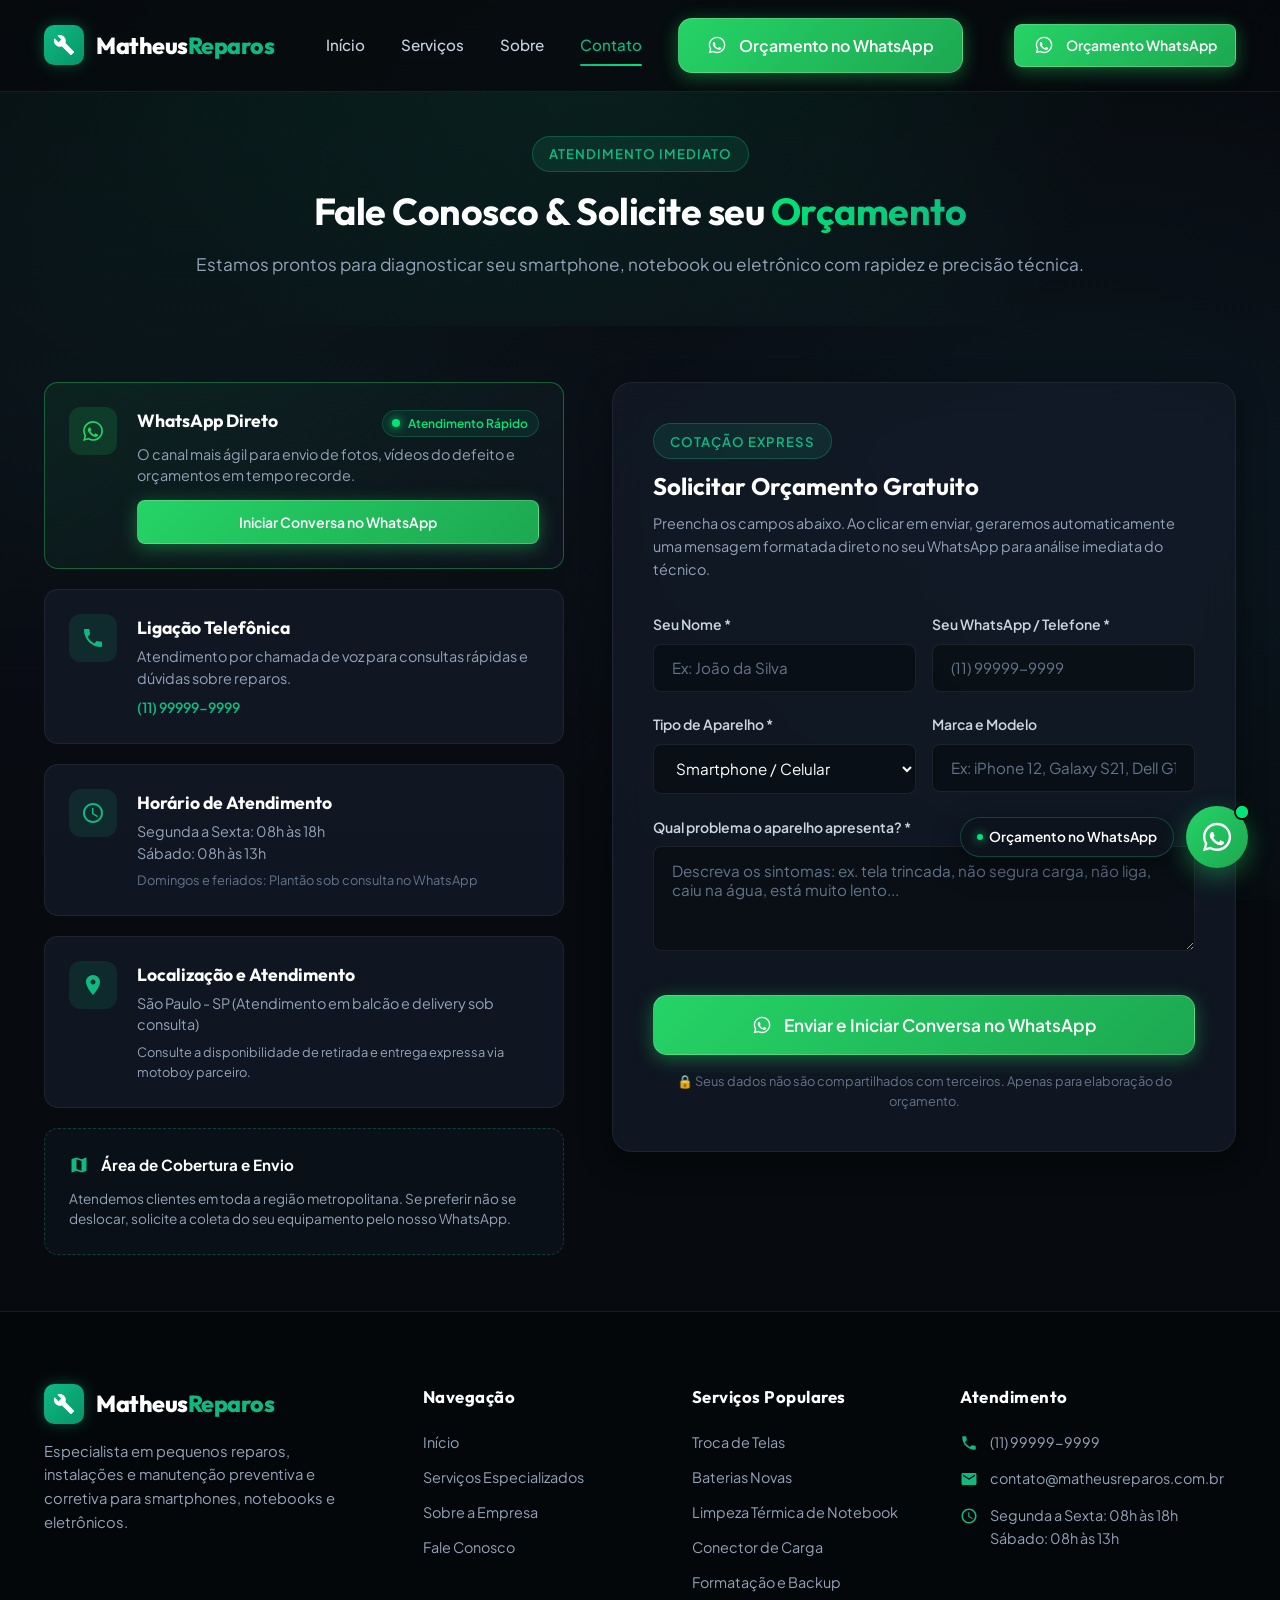
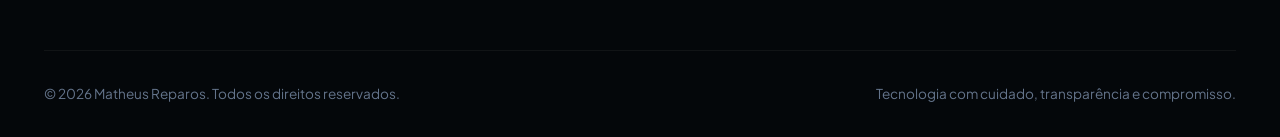
==== commit 9a2e7081: "Add files via upload" ====
--- a/contato.html
+++ b/contato.html
@@ -29,6 +29,12 @@
         <a href="servicos.html" class="nav-link">Serviços</a>
         <a href="sobre.html" class="nav-link">Sobre</a>
         <a href="contato.html" class="nav-link active">Contato</a>
+        <div class="mobile-menu-cta">
+          <a href="#" class="btn btn-whatsapp btn-block" data-whatsapp-btn>
+            <svg viewBox="0 0 24 24"><path d="M12.04 2c-5.46 0-9.91 4.45-9.91 9.91 0 1.75.46 3.45 1.32 4.95L2.05 22l5.25-1.38c1.45.79 3.08 1.21 4.74 1.21 5.46 0 9.91-4.45 9.91-9.91 0-2.65-1.03-5.14-2.9-7.01A9.816 9.816 0 0 0 12.04 2m.01 1.67c2.2 0 4.26.86 5.82 2.41 1.56 1.56 2.41 3.62 2.41 5.83 0 4.54-3.7 8.24-8.24 8.24-1.48 0-2.93-.4-4.2-1.15l-.3-.18-3.12.82.83-3.04-.2-.31a8.19 8.19 0 0 1-1.26-4.38c0-4.54 3.7-8.24 8.24-8.24m4.52 11.53c-.25-.13-1.47-.72-1.7-.81-.23-.08-.39-.13-.56.13-.17.25-.64.81-.79.97-.14.17-.29.19-.54.06-.25-.13-1.06-.39-2.02-1.24-.74-.66-1.25-1.48-1.39-1.73-.15-.25-.02-.39.11-.51.11-.11.25-.29.37-.43.13-.15.17-.25.25-.42.08-.17.04-.31-.02-.44-.06-.13-.56-1.35-.77-1.85-.2-.49-.41-.42-.56-.43h-.48c-.17 0-.44.06-.67.31-.23.25-.87.85-.87 2.08 0 1.22.89 2.4 1.01 2.57.13.17 1.75 2.68 4.25 3.75.59.26 1.06.41 1.42.52.6.19 1.14.16 1.57.1.48-.07 1.47-.6 1.68-1.18.21-.58.21-1.07.15-1.18-.07-.12-.23-.19-.48-.31z"/></svg>
+            Orçamento no WhatsApp
+          </a>
+        </div>
       </nav>
 
       <div class="nav-cta">
--- a/css/style.css
+++ b/css/style.css
@@ -261,10 +261,10 @@
   top: 0;
   left: 0;
   width: 100%;
-  z-index: 1000;
+  z-index: 10000;
   padding: 1.1rem 0;
   transition: var(--transition);
-  background: rgba(7, 10, 14, 0.7);
+  background: rgba(7, 10, 14, 0.85);
   backdrop-filter: blur(16px);
   -webkit-backdrop-filter: blur(16px);
   border-bottom: 1px solid var(--border-subtle);
@@ -1535,26 +1535,73 @@
     position: fixed;
     top: 0;
     right: -100%;
-    width: 80%;
+    width: 82%;
     max-width: 320px;
     height: 100vh;
-    background: #090e15;
+    height: 100dvh;
+    background: #0d1522;
     flex-direction: column;
-    align-items: flex-start;
-    padding: 6rem 2rem 2rem 2rem;
-    border-left: 1px solid var(--border-subtle);
-    box-shadow: -10px 0 30px rgba(0, 0, 0, 0.8);
+    align-items: stretch;
+    padding: 5.5rem 1.75rem 2rem 1.75rem;
+    border-left: 1px solid rgba(16, 185, 129, 0.3);
+    box-shadow: -15px 0 40px rgba(0, 0, 0, 0.95);
     transition: right 0.35s cubic-bezier(0.4, 0, 0.2, 1);
-    z-index: 1001;
+    z-index: 10005;
+    overflow-y: auto;
+    gap: 0.5rem;
   }
 
   .nav-links.active {
-    right: 0;
+    right: 0 !important;
+  }
+
+  .nav-links .nav-link {
+    font-size: 1.15rem;
+    font-weight: 600;
+    color: #ffffff;
+    padding: 0.85rem 0.5rem;
+    border-bottom: 1px solid rgba(255, 255, 255, 0.08);
+    display: flex;
+    align-items: center;
+    justify-content: space-between;
+    transition: var(--transition);
+  }
+
+  .nav-links .nav-link:hover,
+  .nav-links .nav-link.active {
+    color: var(--accent-green);
+    padding-left: 0.85rem;
+  }
+
+  .nav-links .nav-link::after {
+    display: none;
+  }
+
+  .mobile-menu-cta {
+    margin-top: 1.5rem;
+    padding-top: 1rem;
+    border-top: 1px solid rgba(255, 255, 255, 0.1);
   }
 
   .mobile-toggle {
     display: flex;
-    z-index: 1002;
+    align-items: center;
+    justify-content: center;
+    width: 42px;
+    height: 42px;
+    background: rgba(255, 255, 255, 0.06);
+    border: 1px solid var(--border-subtle);
+    color: #ffffff;
+    border-radius: var(--radius-sm);
+    cursor: pointer;
+    z-index: 10010;
+    position: relative;
+    transition: var(--transition);
+  }
+
+  .mobile-toggle:hover {
+    background: rgba(16, 185, 129, 0.15);
+    border-color: var(--primary);
   }
 
   .mobile-overlay {
@@ -1563,17 +1610,20 @@
     left: 0;
     width: 100%;
     height: 100%;
-    background: rgba(0, 0, 0, 0.7);
+    background: rgba(0, 0, 0, 0.65);
     backdrop-filter: blur(4px);
-    z-index: 1000;
+    -webkit-backdrop-filter: blur(4px);
+    z-index: 9998;
     opacity: 0;
     visibility: hidden;
-    transition: opacity 0.3s ease;
+    pointer-events: none;
+    transition: opacity 0.3s ease, visibility 0.3s ease;
   }
 
   .mobile-overlay.active {
     opacity: 1;
     visibility: visible;
+    pointer-events: auto;
   }
 
   .nav-cta .btn {
